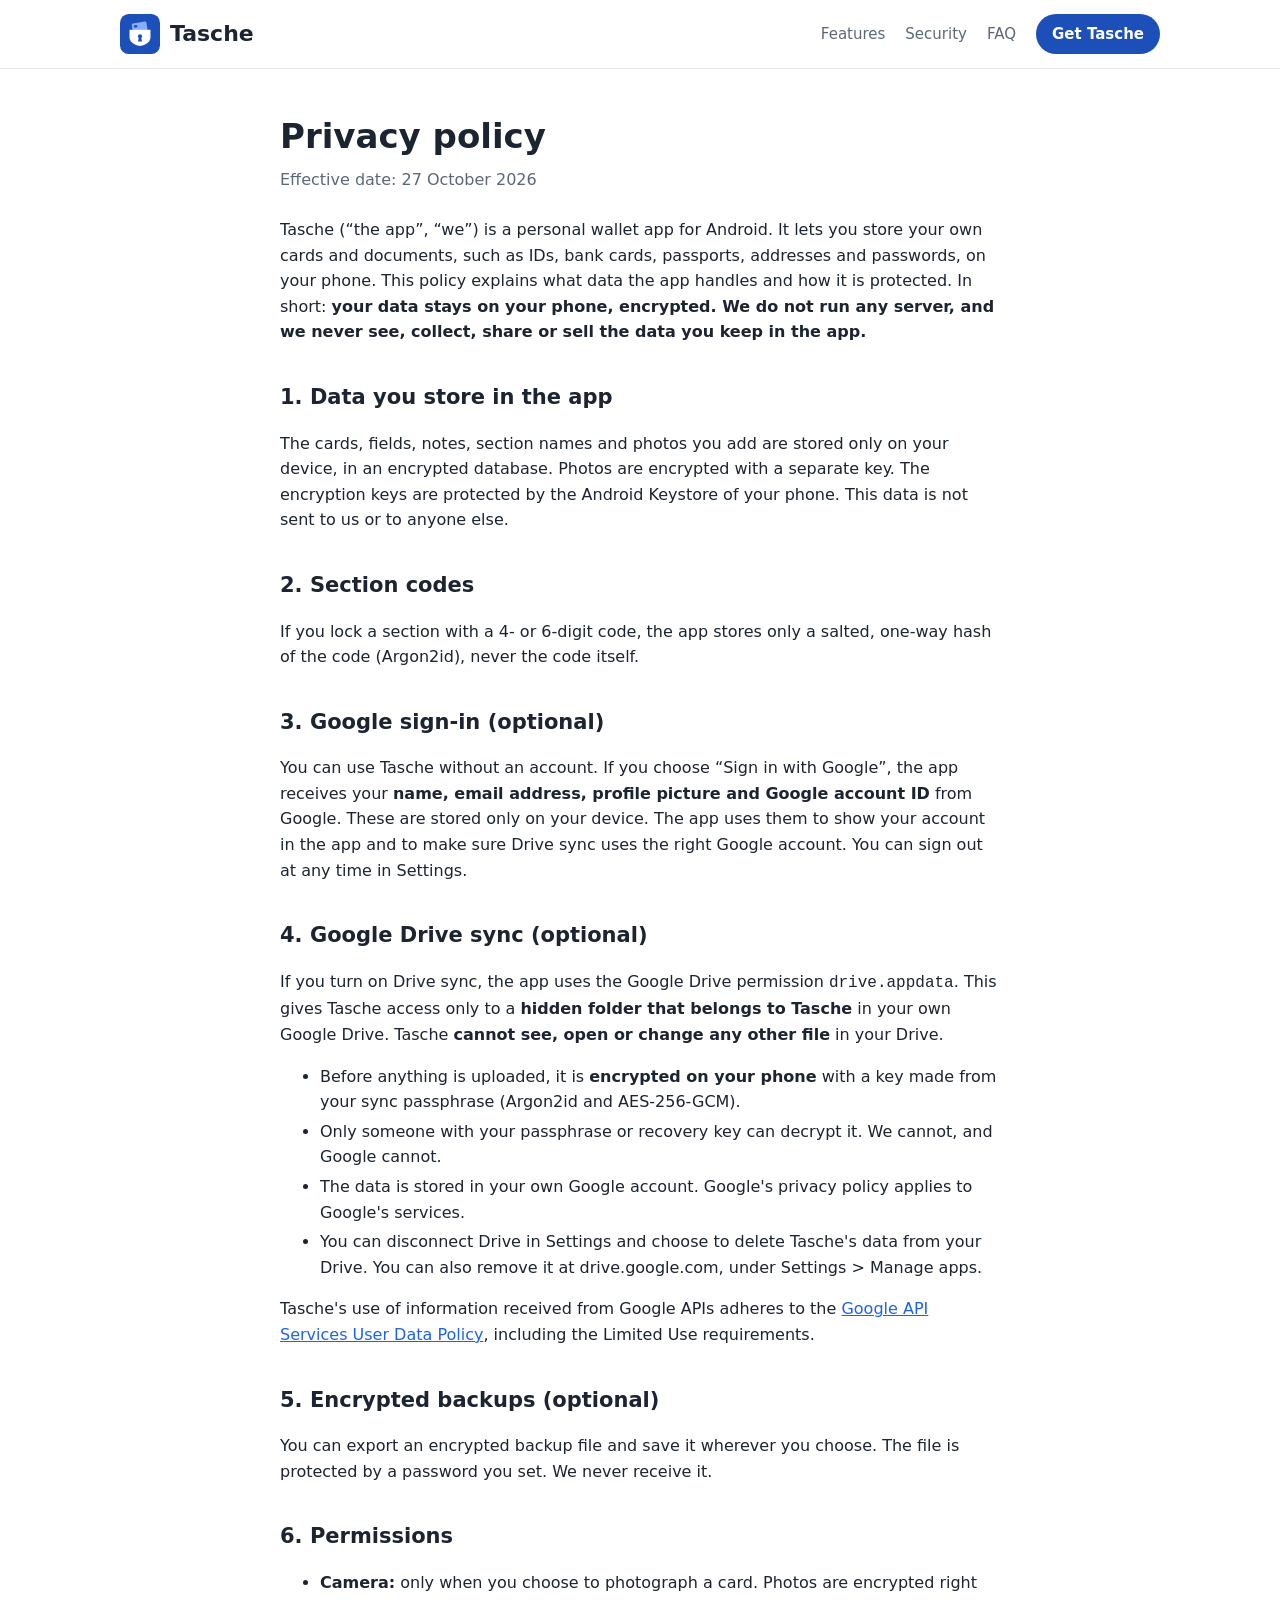
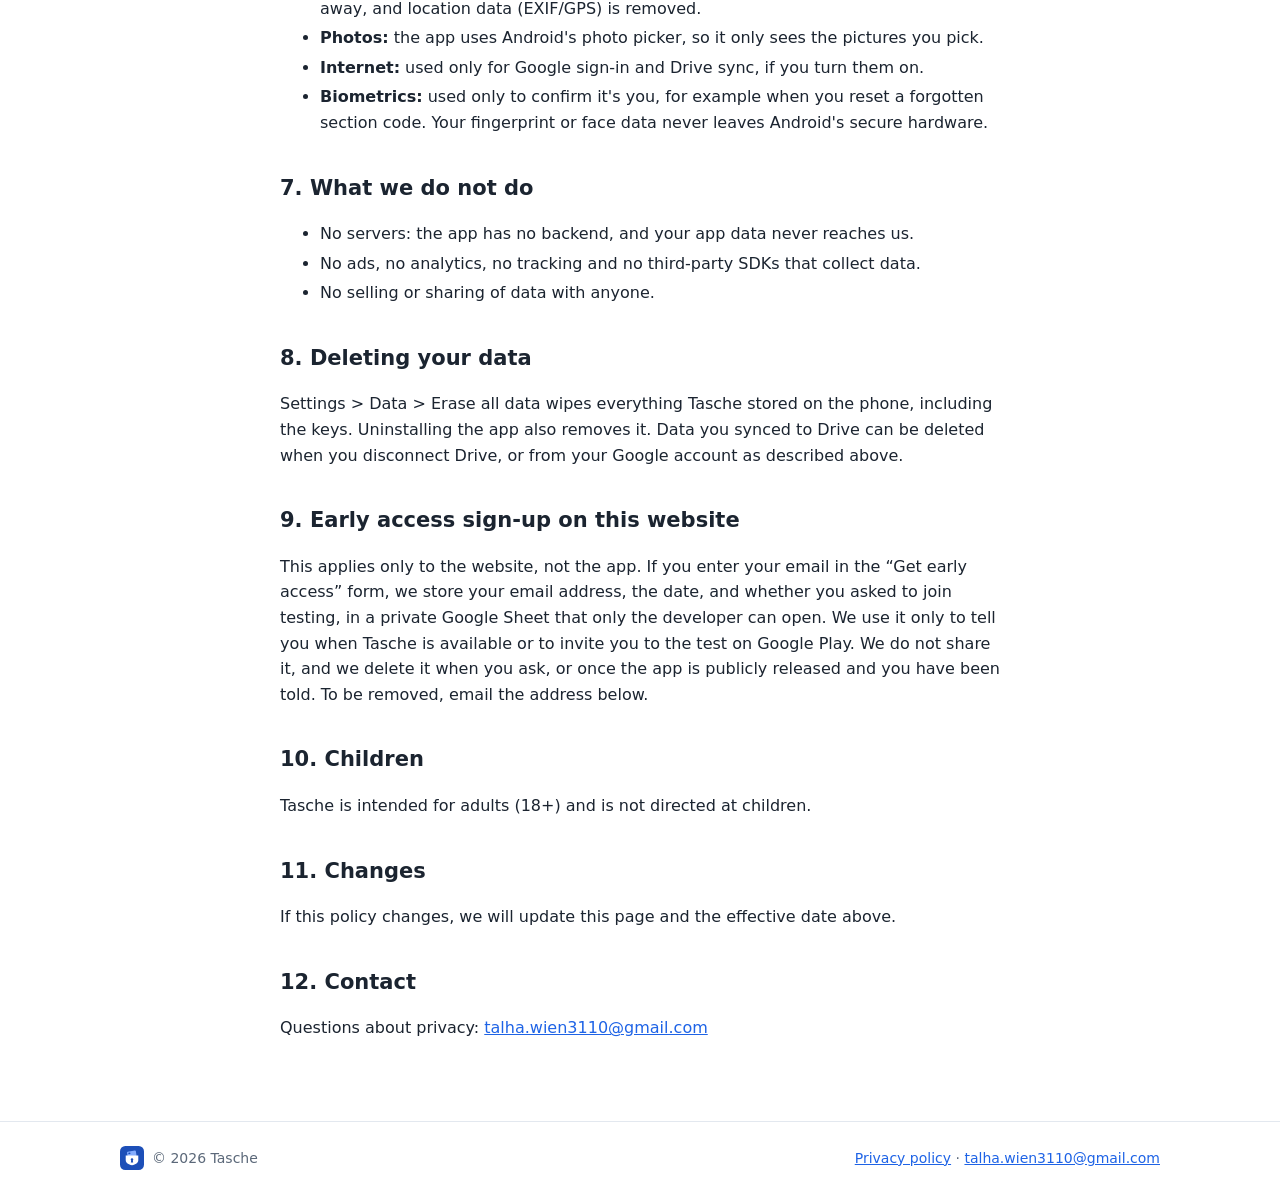
==== privacy.html @ e14dab0d "Add files via upload" ====
<!doctype html>
<html lang="en">
<head>
<meta charset="utf-8">
<meta name="viewport" content="width=device-width, initial-scale=1">
<title>Privacy policy – Tasche</title>
<meta name="description" content="How the Tasche app handles your data.">
<link rel="stylesheet" href="style.css">
<link rel="icon" href="img/logo.svg" type="image/svg+xml">
<link rel="apple-touch-icon" href="img/apple-touch-icon.png">
<meta name="theme-color" content="#1D4FB8">
</head>
<body>
<header><div class="wrap">
  <a class="brandlink" href="index.html"><img src="img/logo.svg" alt="" width="40" height="40"><span class="brand">Tasche</span></a>
  <nav><a href="index.html#features">Features</a><a href="index.html#security">Security</a><a href="index.html#faq">FAQ</a><a class="navbtn" href="index.html#get">Get Tasche</a></nav>
</div></header>
<main class="wrap narrow">
<article>
<h1>Privacy policy</h1>
<p class="date">Effective date: 27 October 2026</p>

<p>Tasche (“the app”, “we”) is a personal wallet app for Android. It lets you store your own cards and documents, such as IDs, bank cards, passports, addresses and passwords, on your phone. This policy explains what data the app handles and how it is protected. In short: <strong>your data stays on your phone, encrypted. We do not run any server, and we never see, collect, share or sell the data you keep in the app.</strong></p>

<h2>1. Data you store in the app</h2>
<p>The cards, fields, notes, section names and photos you add are stored only on your device, in an encrypted database. Photos are encrypted with a separate key. The encryption keys are protected by the Android Keystore of your phone. This data is not sent to us or to anyone else.</p>

<h2>2. Section codes</h2>
<p>If you lock a section with a 4- or 6-digit code, the app stores only a salted, one-way hash of the code (Argon2id), never the code itself.</p>

<h2>3. Google sign-in (optional)</h2>
<p>You can use Tasche without an account. If you choose “Sign in with Google”, the app receives your <strong>name, email address, profile picture and Google account ID</strong> from Google. These are stored only on your device. The app uses them to show your account in the app and to make sure Drive sync uses the right Google account. You can sign out at any time in Settings.</p>

<h2>4. Google Drive sync (optional)</h2>
<p>If you turn on Drive sync, the app uses the Google Drive permission <code>drive.appdata</code>. This gives Tasche access only to a <strong>hidden folder that belongs to Tasche</strong> in your own Google Drive. Tasche <strong>cannot see, open or change any other file</strong> in your Drive.</p>
<ul>
<li>Before anything is uploaded, it is <strong>encrypted on your phone</strong> with a key made from your sync passphrase (Argon2id and AES-256-GCM).</li>
<li>Only someone with your passphrase or recovery key can decrypt it. We cannot, and Google cannot.</li>
<li>The data is stored in your own Google account. Google's privacy policy applies to Google's services.</li>
<li>You can disconnect Drive in Settings and choose to delete Tasche's data from your Drive. You can also remove it at drive.google.com, under Settings &gt; Manage apps.</li>
</ul>
<p>Tasche's use of information received from Google APIs adheres to the <a href="https://developers.google.com/terms/api-services-user-data-policy">Google API Services User Data Policy</a>, including the Limited Use requirements.</p>

<h2>5. Encrypted backups (optional)</h2>
<p>You can export an encrypted backup file and save it wherever you choose. The file is protected by a password you set. We never receive it.</p>

<h2>6. Permissions</h2>
<ul>
<li><strong>Camera:</strong> only when you choose to photograph a card. Photos are encrypted right away, and location data (EXIF/GPS) is removed.</li>
<li><strong>Photos:</strong> the app uses Android's photo picker, so it only sees the pictures you pick.</li>
<li><strong>Internet:</strong> used only for Google sign-in and Drive sync, if you turn them on.</li>
<li><strong>Biometrics:</strong> used only to confirm it's you, for example when you reset a forgotten section code. Your fingerprint or face data never leaves Android's secure hardware.</li>
</ul>

<h2>7. What we do not do</h2>
<ul>
<li>No servers: the app has no backend, and your app data never reaches us.</li>
<li>No ads, no analytics, no tracking and no third-party SDKs that collect data.</li>
<li>No selling or sharing of data with anyone.</li>
</ul>

<h2>8. Deleting your data</h2>
<p>Settings &gt; Data &gt; Erase all data wipes everything Tasche stored on the phone, including the keys. Uninstalling the app also removes it. Data you synced to Drive can be deleted when you disconnect Drive, or from your Google account as described above.</p>

<h2 id="early-access">9. Early access sign-up on this website</h2>
<p>This applies only to the website, not the app. If you enter your email in the “Get early access” form, we store your email address, the date, and whether you asked to join testing, in a private Google Sheet that only the developer can open. We use it only to tell you when Tasche is available or to invite you to the test on Google Play. We do not share it, and we delete it when you ask, or once the app is publicly released and you have been told. To be removed, email the address below.</p>

<h2>10. Children</h2>
<p>Tasche is intended for adults (18+) and is not directed at children.</p>

<h2>11. Changes</h2>
<p>If this policy changes, we will update this page and the effective date above.</p>

<h2>12. Contact</h2>
<p>Questions about privacy: <a href="mailto:talha.wien3110@gmail.com">talha.wien3110@gmail.com</a></p>
</article>
</main>
<footer><div class="wrap">
  <span class="fbrand"><img src="img/logo.svg" alt="">© 2026 Tasche</span>
  <span><a href="privacy.html">Privacy policy</a> · <a href="mailto:talha.wien3110@gmail.com">talha.wien3110@gmail.com</a></span>
</div></footer>
</body>
</html>
---- style.css ----
:root{
  --blue:#1D4FB8;--blue-600:#1E63E6;--blue-300:#84ADFF;--blue-50:#EAF1FF;
  --ink:#1B2430;--muted:#5B6879;--line:#E3E8EF;--bg:#FFFFFF;--panel:#F5F7FA;
  --ok:#16A34A;--no:#C2410C;
  --phone-bg:#FFFFFF;--phone-ink:#1B2430;--phone-line:#E3E8EF;--phone-tile:#F5F7FA;
}
@media (prefers-color-scheme:dark){:root{
  --blue:#84ADFF;--blue-600:#84ADFF;--blue-50:#1A2B4D;
  --ink:#E3E8EF;--muted:#9AA6B5;--line:#2A3340;--bg:#0F141A;--panel:#161C24;
  --ok:#4ADE80;--no:#FB923C;
}}
*{box-sizing:border-box}
html{scroll-behavior:smooth}
html,body{margin:0;background:var(--bg);color:var(--ink);font:16px/1.6 system-ui,-apple-system,"Segoe UI",Roboto,Inter,sans-serif}
a{color:var(--blue-600)}
img{max-width:100%}
.wrap{max-width:1080px;margin:0 auto;padding:0 20px}
.narrow{max-width:760px}

/* header */
header{position:sticky;top:0;z-index:10;background:color-mix(in srgb,var(--bg) 88%,transparent);backdrop-filter:blur(10px);border-bottom:1px solid var(--line)}
header .wrap{display:flex;align-items:center;gap:12px;height:68px}
.brandlink{display:flex;align-items:center;gap:10px;text-decoration:none;color:var(--ink)}
.brandlink img{width:40px;height:40px}
.brand{font-weight:700;font-size:22px}
nav{margin-left:auto;display:flex;align-items:center;gap:20px;font-size:15px}
nav a{text-decoration:none;color:var(--muted)}
nav a.navbtn{background:var(--blue);color:#fff;padding:8px 16px;border-radius:999px;font-weight:600}
@media (prefers-color-scheme:dark){nav a.navbtn,.btn{color:#0F141A}}

/* buttons */
.btn{display:inline-flex;align-items:center;gap:10px;background:var(--blue);color:#fff;text-decoration:none;font-weight:600;padding:14px 26px;border-radius:999px;font-size:17px}
.btn svg{width:22px;height:22px;fill:currentColor}
.btn.ghost{background:transparent;color:var(--blue-600);border:1.5px solid var(--line)}
.ctas{display:flex;flex-wrap:wrap;gap:12px;align-items:center}

/* hero */
.hero{display:grid;grid-template-columns:1.1fr .9fr;gap:48px;align-items:center;padding:64px 0 56px}
.eyebrow{display:inline-block;font-size:13px;font-weight:700;letter-spacing:.08em;text-transform:uppercase;color:var(--blue-600);background:var(--blue-50);padding:6px 12px;border-radius:999px;margin-bottom:18px}
.hero h1{font-size:clamp(34px,5.4vw,56px);line-height:1.06;margin:0 0 18px;letter-spacing:-.025em}
.hero h1 span{color:var(--blue-600)}
.lead{font-size:19px;color:var(--muted);max-width:560px;margin:0 0 28px}
.chips{display:flex;flex-wrap:wrap;gap:8px;margin:24px 0 0;padding:0;list-style:none}
.chips li{display:flex;align-items:center;gap:6px;font-size:14px;color:var(--muted);border:1px solid var(--line);padding:6px 12px;border-radius:999px}
.chips svg{width:16px;height:16px;stroke:var(--ok);fill:none;stroke-width:2.5;stroke-linecap:round;stroke-linejoin:round}

/* sections */
section{padding:56px 0}
.sechead{text-align:center;max-width:680px;margin:0 auto 36px}
.sechead h2{font-size:clamp(28px,4vw,38px);line-height:1.15;margin:0 0 12px;letter-spacing:-.02em}
.sechead p{color:var(--muted);font-size:18px;margin:0}
.alt{background:var(--panel)}

/* pain points */
.pains{display:grid;grid-template-columns:repeat(auto-fit,minmax(230px,1fr));gap:16px}
.pain{border:1px solid var(--line);border-radius:20px;padding:20px;background:var(--bg)}
.pain b{display:block;margin-bottom:4px}
.pain p{margin:0;color:var(--muted);font-size:15px}
.answer{text-align:center;font-size:20px;font-weight:600;margin:32px auto 0;max-width:640px}

/* features */
.grid{display:grid;grid-template-columns:repeat(auto-fit,minmax(240px,1fr));gap:16px}
.card{border:1px solid var(--line);border-radius:24px;padding:22px;background:var(--bg)}
.well{width:44px;height:44px;border-radius:12px;background:var(--blue-50);display:grid;place-items:center;margin-bottom:14px}
.well svg{width:22px;height:22px;stroke:var(--blue-600);fill:none;stroke-width:2;stroke-linecap:round;stroke-linejoin:round}
.card h3{margin:0 0 6px;font-size:18px}
.card p{margin:0;color:var(--muted);font-size:15px}

/* showcase */
.show{display:grid;grid-template-columns:repeat(3,1fr);gap:28px;align-items:start}
.show figure{margin:0;text-align:center}
.show figcaption{margin-top:16px}
.show figcaption b{display:block;font-size:17px}
.show figcaption span{color:var(--muted);font-size:15px}

/* steps */
.steps{display:grid;grid-template-columns:repeat(auto-fit,minmax(230px,1fr));gap:16px;counter-reset:s;list-style:none;padding:0;margin:0}
.steps li{counter-increment:s;border:1px solid var(--line);border-radius:24px;padding:22px;background:var(--bg)}
.steps li::before{content:counter(s);display:grid;place-items:center;width:36px;height:36px;border-radius:50%;background:var(--blue);color:#fff;font-weight:700;margin-bottom:12px}
@media (prefers-color-scheme:dark){.steps li::before{color:#0F141A}}
.steps b{display:block;font-size:17px;margin-bottom:4px}
.steps p{margin:0;color:var(--muted);font-size:15px}

/* security */
.sec{display:grid;grid-template-columns:repeat(auto-fit,minmax(300px,1fr));gap:16px}
.sec .card{display:flex;gap:16px}
.sec .well{flex:none;margin:0}

/* compare */
.tablewrap{overflow-x:auto;border:1px solid var(--line);border-radius:20px}
table{width:100%;border-collapse:collapse;min-width:560px;font-size:15px}
th,td{padding:14px 16px;text-align:left;border-bottom:1px solid var(--line)}
tr:last-child td{border-bottom:0}
th{font-size:14px;color:var(--muted);font-weight:600;background:var(--panel)}
th.us{color:var(--blue-600)}
td.y{color:var(--ok);font-weight:600}
td.n{color:var(--no)}
td:first-child{font-weight:500}

/* faq */
details{border-bottom:1px solid var(--line);padding:16px 0}
summary{cursor:pointer;font-weight:600;font-size:17px;list-style:none;display:flex;justify-content:space-between;gap:16px}
summary::-webkit-details-marker{display:none}
summary::after{content:"+";color:var(--blue-600);font-size:22px;line-height:1}
details[open] summary::after{content:"–"}
details p{color:var(--muted);margin:10px 0 0}

/* final cta */
.final{text-align:center;background:var(--blue);color:#fff;border-radius:32px;padding:56px 24px;margin:24px 0 64px}
.final img{width:72px;height:72px;margin-bottom:12px}
.final h2{font-size:clamp(28px,4vw,38px);margin:0 0 10px;line-height:1.15}
.final p{opacity:.85;margin:0 auto 26px;max-width:520px;font-size:18px}
.final .btn{background:#fff;color:#1D4FB8}
@media (prefers-color-scheme:dark){.final{background:#1A2B4D}.final .btn{color:#1D4FB8}}

/* privacy page */
article{padding:40px 0 64px}
article h1{font-size:34px;margin:0 0 4px}
article h2{font-size:21px;margin:36px 0 8px}
article .date{color:var(--muted);margin:0 0 24px}
article li{margin:4px 0}

footer{border-top:1px solid var(--line);color:var(--muted);font-size:14px}
footer .wrap{padding:24px 20px;display:flex;flex-wrap:wrap;gap:16px;justify-content:space-between;align-items:center}
footer .fbrand{display:flex;align-items:center;gap:8px}
footer img{width:24px;height:24px}

/* ---------- phone mockups (always light, like the app screenshots) ---------- */
.phone{position:relative;width:100%;max-width:300px;margin:0 auto;aspect-ratio:9/19;border-radius:40px;background:#0B0F14;padding:10px;box-shadow:0 30px 60px -20px rgba(29,79,184,.35),0 0 0 1px rgba(0,0,0,.08)}
.screen{position:relative;height:100%;border-radius:31px;overflow:hidden;background:var(--phone-bg);color:var(--phone-ink);font-size:11px;line-height:1.3;text-align:left}
.sb{height:22px;background:#000}
.ah{display:flex;align-items:center;gap:7px;padding:10px 12px;border-bottom:1px solid var(--phone-line)}
.ah img{width:24px;height:24px}
.ah b{font-size:15px}
.ah .pill{margin-left:auto;background:var(--phone-tile);border-radius:999px;padding:4px 9px;color:#5B6879}
.tabs{display:flex;gap:5px;padding:9px 12px;overflow:hidden;white-space:nowrap}
.tabs i{font-style:normal;background:#EEF1F5;color:#5B6879;padding:5px 10px;border-radius:999px;font-weight:600}
.tabs i.on{background:#1D4FB8;color:#fff}
.count{padding:2px 12px 6px;color:#5B6879;font-weight:700;letter-spacing:.08em;font-size:9px}
.tiles{display:grid;grid-template-columns:1fr 1fr;gap:7px;padding:0 10px}
.tile{border:1px solid var(--phone-line);border-radius:12px;overflow:hidden;background:#fff}
.tile .face{height:62px;display:grid;place-items:center;background:var(--phone-tile);font-weight:800;color:#1E63E6;font-size:11px;text-align:center;padding:4px;word-break:break-all}
.tile .meta{padding:6px 8px}
.tile .meta b{display:block;font-size:10.5px;white-space:nowrap;overflow:hidden;text-overflow:ellipsis}
.tag{display:inline-block;margin-top:3px;background:#EAF1FF;color:#1E63E6;border-radius:999px;padding:1px 7px;font-size:9px;font-weight:600}
.idcard{width:88%;height:78%;border-radius:6px;background:linear-gradient(135deg,#7B2D26,#B0413E);position:relative}
.idcard::before{content:"";position:absolute;left:8%;top:22%;width:24%;height:52%;background:#F2D9C9;border-radius:3px}
.idcard::after{content:"";position:absolute;left:38%;right:10%;top:28%;height:5px;background:rgba(255,255,255,.65);border-radius:3px;box-shadow:0 10px 0 rgba(255,255,255,.45),0 20px 0 rgba(255,255,255,.45)}
.bank{width:88%;height:78%;border-radius:6px;background:linear-gradient(135deg,#1D4FB8,#3B82F6);position:relative}
.bank::before{content:"";position:absolute;left:10%;top:22%;width:18%;height:22%;background:#F5C451;border-radius:3px}
.bank::after{content:"•••• 1111";position:absolute;left:10%;bottom:14%;color:#fff;font-size:9px;font-weight:600;letter-spacing:.05em}
.addr{font-weight:500!important;color:#5B6879!important;font-size:10px!important}
.fab{position:absolute;left:50%;bottom:16px;transform:translateX(-50%);background:#1D4FB8;color:#fff;font-weight:700;padding:9px 18px;border-radius:999px;font-size:12px;box-shadow:0 8px 18px -6px rgba(29,79,184,.6);white-space:nowrap}
.dim{position:absolute;inset:22px 0 0;background:rgba(15,20,26,.38)}
.dlg{position:absolute;left:8px;right:8px;top:30%;background:#fff;border-radius:20px;padding:14px;box-shadow:0 20px 40px rgba(0,0,0,.25)}
.dlg .top{display:flex;align-items:center;gap:8px;margin-bottom:10px}
.dlg .ic{width:28px;height:28px;border-radius:9px;background:#EAF1FF;color:#1E63E6;display:grid;place-items:center;font-weight:800}
.dlg small{display:block;color:#5B6879;font-size:9.5px}
.dlg b{font-size:13px}
.dlg .x{margin-left:auto;width:24px;height:24px;border-radius:50%;background:#EEF1F5;display:grid;place-items:center;color:#5B6879}
.big{background:#EEF4FF;border-radius:14px;padding:16px 8px;text-align:center;color:#1E63E6;font-weight:800;font-size:17px;letter-spacing:.04em;line-height:1.25}
.dlg .who{text-align:center;color:#5B6879;margin-top:8px}
.copied{position:absolute;left:50%;bottom:58px;transform:translateX(-50%);background:#1B2430;color:#fff;border-radius:999px;padding:6px 12px;font-size:10px;white-space:nowrap}
.sheet{position:absolute;left:0;right:0;bottom:0;background:#fff;border-radius:22px 22px 0 0;padding:10px 12px 16px}
.sheet .grab{width:36px;height:4px;border-radius:4px;background:#D5DBE3;margin:0 auto 10px}
.sheet h4{margin:0 0 10px;font-size:14px}
.opt{display:flex;align-items:center;gap:9px;border:1px solid var(--phone-line);border-radius:12px;padding:8px;margin-bottom:6px;background:#F8FAFC}
.opt .ic{width:28px;height:28px;border-radius:9px;background:#EAF1FF;display:grid;place-items:center;flex:none}
.opt .ic svg{width:15px;height:15px;stroke:#1E63E6;fill:none;stroke-width:2;stroke-linecap:round;stroke-linejoin:round}
.opt b{display:block;font-size:11.5px}
.opt span{color:#5B6879;font-size:9.5px}
.pad{position:absolute;left:8px;right:8px;top:24%;background:#fff;border-radius:20px;padding:16px 14px;text-align:center;box-shadow:0 20px 40px rgba(0,0,0,.25)}
.pad .lock{width:36px;height:36px;border-radius:12px;background:#EAF1FF;display:grid;place-items:center;margin:0 auto 8px}
.pad .lock svg{width:18px;height:18px;stroke:#1E63E6;fill:none;stroke-width:2;stroke-linecap:round;stroke-linejoin:round}
.pad b{font-size:13px}
.pad small{display:block;color:#5B6879;margin:2px 0 10px}
.dots{display:flex;justify-content:center;gap:9px;margin-bottom:12px}
.dots i{width:10px;height:10px;border-radius:50%;border:1.5px solid #1E63E6}
.dots i.f{background:#1E63E6}
.keys{display:grid;grid-template-columns:repeat(3,1fr);gap:6px}
.keys i{font-style:normal;background:#F1F4F8;border-radius:10px;padding:7px 0;font-weight:700;font-size:13px}
.keys i.e{background:transparent}

/* responsive */
@media (max-width:900px){
  .hero{grid-template-columns:1fr;gap:40px;padding-top:44px}
  .hero .phone{max-width:280px}
  .show{grid-template-columns:1fr;gap:44px}
}
@media (max-width:620px){
  nav a:not(.navbtn){display:none}
  section{padding:44px 0}
  .lead{font-size:17px}
  .final{border-radius:24px;padding:44px 20px}
  table{min-width:0;font-size:13px}
  th,td{padding:10px 8px}
}

/* early access form */
.ea{max-width:520px;margin:0 auto;text-align:left}
.earow{display:flex;gap:10px;flex-wrap:wrap}
.earow input{flex:1 1 220px;min-width:0;font:inherit;font-size:17px;padding:13px 18px;border-radius:999px;border:0;color:#1B2430;background:#fff}
.earow input:focus{outline:3px solid #84ADFF}
.earow .btn{flex:none;border:0;cursor:pointer;font-family:inherit}
.earow .btn:disabled{opacity:.7;cursor:default}
.eatest{display:flex;gap:10px;align-items:flex-start;margin:14px 4px 0;font-size:15px;opacity:.92;cursor:pointer}
.eatest input{margin-top:4px;width:18px;height:18px;flex:none}
.eamsg{min-height:1.4em;margin:12px 4px 0!important;font-weight:600;font-size:16px!important;opacity:1!important}
.eamsg.err{color:#FFD7C2}
.eanote{font-size:13px!important;margin:6px 4px 0!important;opacity:.75!important}
.eanote a{color:#fff}
.hp{position:absolute;left:-9999px;width:1px;height:1px;opacity:0}
.sr{position:absolute;width:1px;height:1px;overflow:hidden;clip:rect(0 0 0 0)}
@media (max-width:620px){.earow .btn{width:100%;justify-content:center}}
[id]{scroll-margin-top:84px}
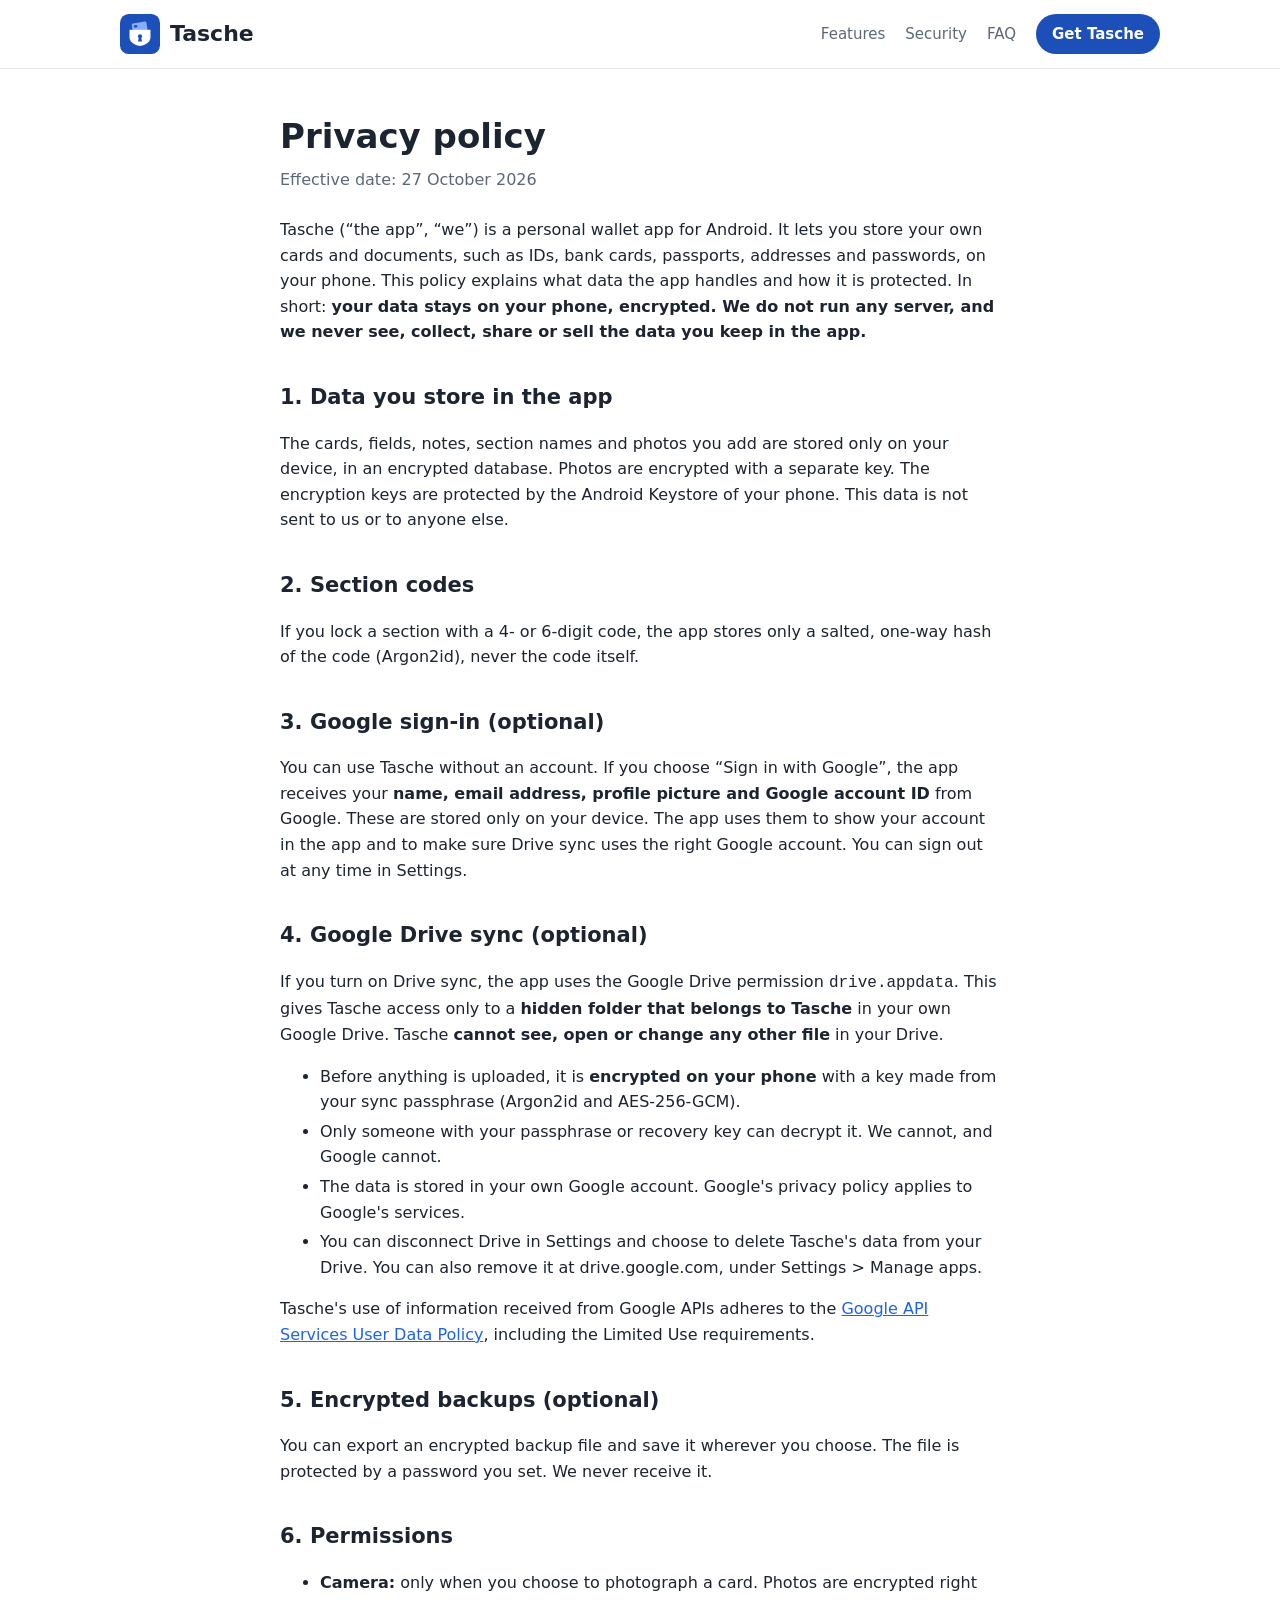
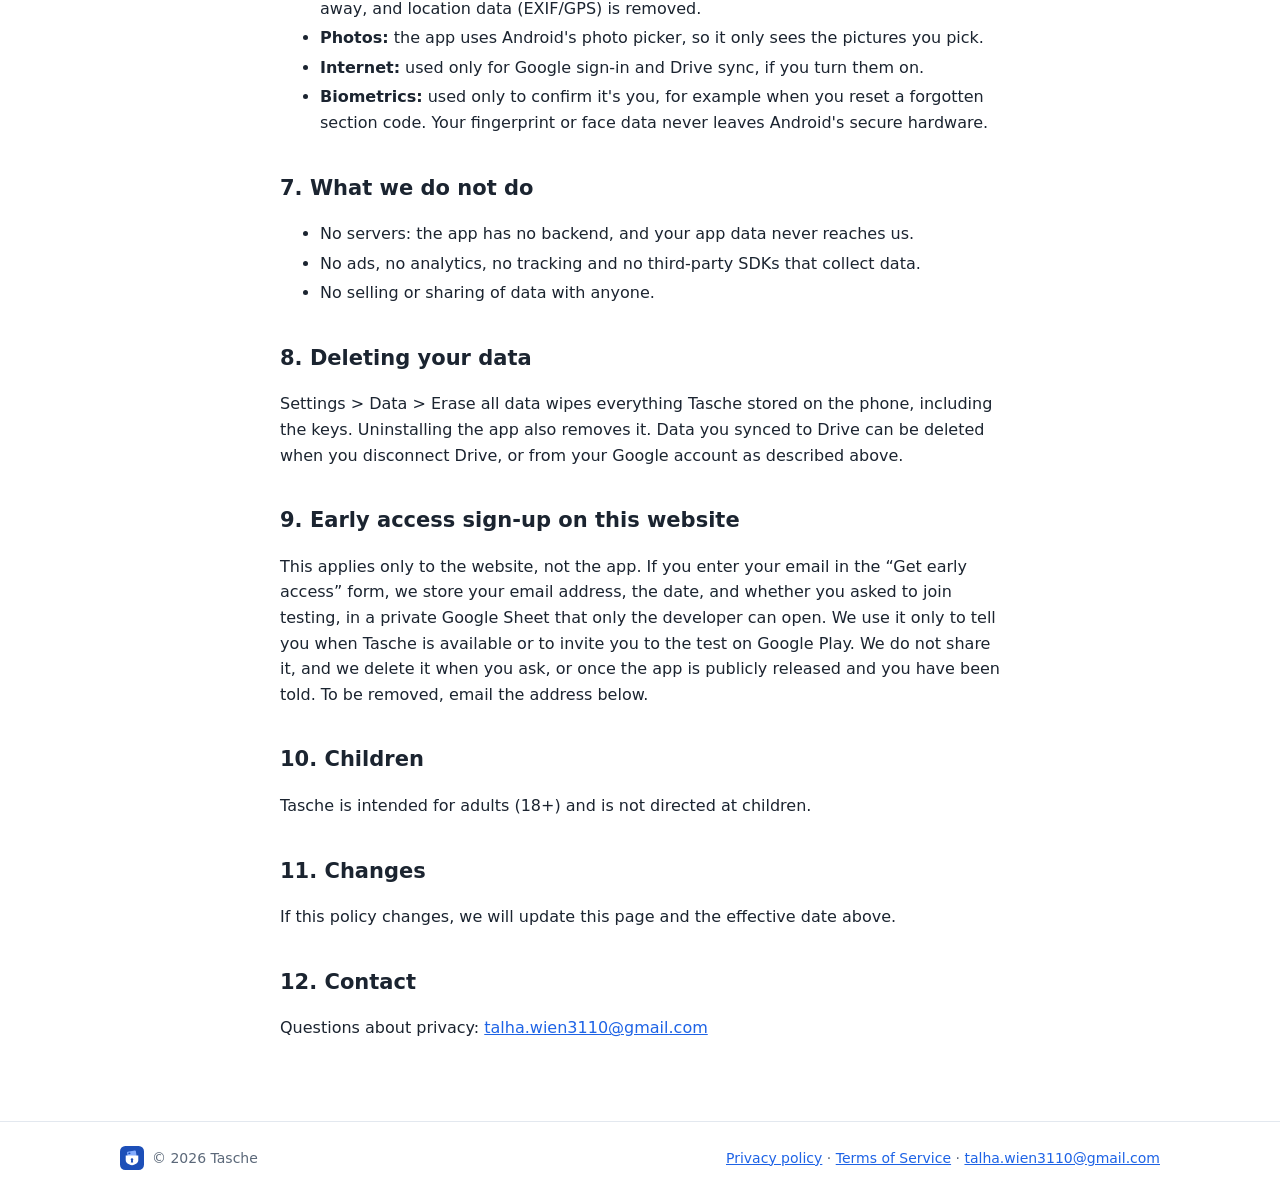
==== commit d63060af: "Add files via upload" ====
--- a/privacy.html
+++ b/privacy.html
@@ -77,7 +77,7 @@
 </main>
 <footer><div class="wrap">
   <span class="fbrand"><img src="img/logo.svg" alt="">© 2026 Tasche</span>
-  <span><a href="privacy.html">Privacy policy</a> · <a href="mailto:talha.wien3110@gmail.com">talha.wien3110@gmail.com</a></span>
+  <span><a href="privacy.html">Privacy policy</a> · <a href="terms.html">Terms of Service</a> · <a href="mailto:talha.wien3110@gmail.com">talha.wien3110@gmail.com</a></span>
 </div></footer>
 </body>
 </html>
--- a/style.css
+++ b/style.css
@@ -213,3 +213,12 @@
 .sr{position:absolute;width:1px;height:1px;overflow:hidden;clip:rect(0 0 0 0)}
 @media (max-width:620px){.earow .btn{width:100%;justify-content:center}}
 [id]{scroll-margin-top:84px}
+
+/* 404 */
+.notfound{text-align:center;padding:72px 0 88px}
+.notfound img{width:88px;height:88px;margin-bottom:8px}
+.notfound .code{font-size:clamp(64px,14vw,112px);font-weight:800;line-height:1;margin:0;color:var(--blue-600);letter-spacing:-.04em}
+.notfound h1{font-size:clamp(26px,4.5vw,36px);margin:12px 0 10px;line-height:1.15}
+.notfound .lead{margin:0 auto 28px}
+.notfound .ctas{justify-content:center}
+.notfound .more{margin-top:28px;color:var(--muted);font-size:15px}
